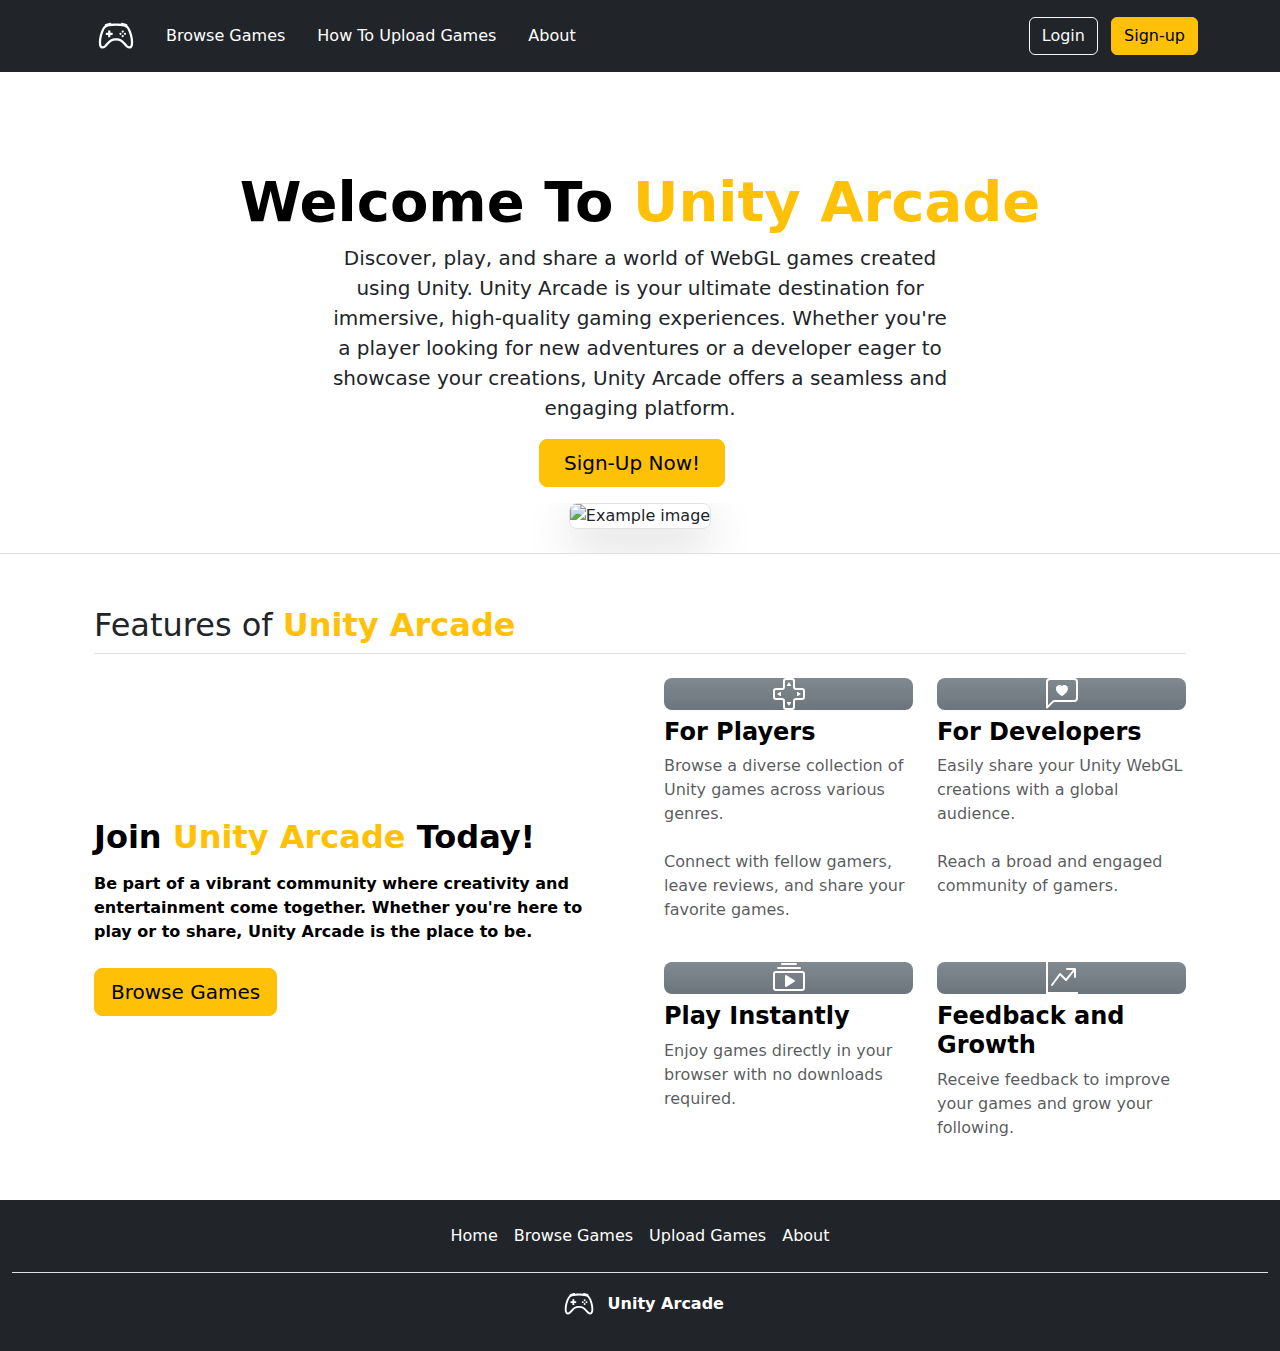
==== index.html @ 93b5af50 "Add files via upload" ====
<!DOCTYPE html>
<html lang="en">

<head>
    <meta charset="UTF-8">
    <title>Unity Arcade</title>
    <link href="https://cdn.jsdelivr.net/npm/bootstrap@5.3.3/dist/css/bootstrap.min.css" rel="stylesheet"
        integrity="sha384-QWTKZyjpPEjISv5WaRU9OFeRpok6YctnYmDr5pNlyT2bRjXh0JMhjY6hW+ALEwIH" crossorigin="anonymous">
    <link rel="stylesheet" href="./css-folder/homestyle.css">
</head>

<body>
    <!--Header-->
    <header class="p-3 text-bg-dark">
        <div class="container">
            <div class="d-flex flex-wrap align-items-center justify-content-center justify-content-lg-start">
                <a href="./index.html" class="d-flex align-items-center mx-3 mb-2 mb-lg-0 text-white text-decoration-none">
                    <svg xmlns="http://www.w3.org/2000/svg" width="36" height="36" fill="currentColor"
                        class="bi bi-controller" viewBox="0 0 16 16">
                        <path
                            d="M11.5 6.027a.5.5 0 1 1-1 0 .5.5 0 0 1 1 0m-1.5 1.5a.5.5 0 1 0 0-1 .5.5 0 0 0 0 1m2.5-.5a.5.5 0 1 1-1 0 .5.5 0 0 1 1 0m-1.5 1.5a.5.5 0 1 0 0-1 .5.5 0 0 0 0 1m-6.5-3h1v1h1v1h-1v1h-1v-1h-1v-1h1z" />
                        <path
                            d="M3.051 3.26a.5.5 0 0 1 .354-.613l1.932-.518a.5.5 0 0 1 .62.39c.655-.079 1.35-.117 2.043-.117.72 0 1.443.041 2.12.126a.5.5 0 0 1 .622-.399l1.932.518a.5.5 0 0 1 .306.729q.211.136.373.297c.408.408.78 1.05 1.095 1.772.32.733.599 1.591.805 2.466s.34 1.78.364 2.606c.024.816-.059 1.602-.328 2.21a1.42 1.42 0 0 1-1.445.83c-.636-.067-1.115-.394-1.513-.773-.245-.232-.496-.526-.739-.808-.126-.148-.25-.292-.368-.423-.728-.804-1.597-1.527-3.224-1.527s-2.496.723-3.224 1.527c-.119.131-.242.275-.368.423-.243.282-.494.575-.739.808-.398.38-.877.706-1.513.773a1.42 1.42 0 0 1-1.445-.83c-.27-.608-.352-1.395-.329-2.21.024-.826.16-1.73.365-2.606.206-.875.486-1.733.805-2.466.315-.722.687-1.364 1.094-1.772a2.3 2.3 0 0 1 .433-.335l-.028-.079zm2.036.412c-.877.185-1.469.443-1.733.708-.276.276-.587.783-.885 1.465a14 14 0 0 0-.748 2.295 12.4 12.4 0 0 0-.339 2.406c-.022.755.062 1.368.243 1.776a.42.42 0 0 0 .426.24c.327-.034.61-.199.929-.502.212-.202.4-.423.615-.674.133-.156.276-.323.44-.504C4.861 9.969 5.978 9.027 8 9.027s3.139.942 3.965 1.855c.164.181.307.348.44.504.214.251.403.472.615.674.318.303.601.468.929.503a.42.42 0 0 0 .426-.241c.18-.408.265-1.02.243-1.776a12.4 12.4 0 0 0-.339-2.406 14 14 0 0 0-.748-2.295c-.298-.682-.61-1.19-.885-1.465-.264-.265-.856-.523-1.733-.708-.85-.179-1.877-.27-2.913-.27s-2.063.091-2.913.27" />
                    </svg>
                </a>

                <ul class="nav col-12 col-lg-auto me-lg-auto mb-2 justify-content-center mb-md-0">
                    <li><a href="./browse.html" class="nav-link px-2 text-white mx-2">Browse Games</a></li>
                    <li><a href="#" class="nav-link px-2 text-white mx-2">How To Upload Games</a></li>
                    <li><a href="#" class="nav-link px-2 text-white mx-2">About</a></li>
                </ul>

                <div class="text-end">
                    <button type="button" class="btn btn-outline-light me-2">Login</button>
                    <button type="button" class="btn btn-warning">Sign-up</button>
                </div>
            </div>
        </div>
    </header>

    <!--Main Content-->
    <div class="px-4 pt-5 my-5 text-center border-bottom">
        <h1 class="display-4 fw-bold text-body-emphasis">Welcome To <span style="color: #ffc107">Unity Arcade</span>
        </h1>
        <div class="col-lg-6 mx-auto">
            <p class="lead mb-3">Discover, play, and share a world of WebGL games created using Unity. Unity Arcade is
                your ultimate destination for immersive, high-quality gaming experiences. Whether you're a player
                looking for new adventures or a developer eager to showcase your creations, Unity Arcade offers a
                seamless and engaging platform.</p>
            <div class="d-grid gap-2 d-sm-flex justify-content-sm-center mb-3">
                <button type="button" class="btn btn-warning btn-lg px-4 me-sm-3">Sign-Up Now!</button>
            </div>
        </div>
        <div class="overflow-hidden" style="max-height: 50vh;">
            <div class="container px-5">
                <img src="./images/unitywebgl.png" class="img-fluid border rounded-3 shadow-lg mb-4" alt="Example image"
                    width="900" loading="lazy">
            </div>
        </div>
    </div>

    <!--Features-->
    <div class="container px-4 py-1">
        <h2 class="pb-2 border-bottom">Features of <span style="color: #ffc107; font-weight: bold;">Unity Arcade</span>
        </h2>

        <div class="row row-cols-1 row-cols-md-2 align-items-md-center g-5 py-3">
            <div class="col d-flex flex-column align-items-start gap-2">
                <h2 class="fw-bold text-body-emphasis">Join <span style="color: #ffc107; font-weight: bold;">Unity
                        Arcade</span> Today!</h2>
                <p class="fw-bold text-body-emphasis">Be part of a vibrant community where creativity and entertainment
                    come together. Whether you're here to play or to share, Unity Arcade is the place to be.</p>
                <a href="#" class="btn btn-warning btn-lg">Browse Games</a>
            </div>

            <div class="col">
                <div class="row row-cols-1 row-cols-sm-2 g-4">
                    <div class="col d-flex flex-column gap-2">
                        <div
                            class="feature-icon d-inline-flex align-items-center justify-content-center text-bg-secondary bg-gradient fs-4 rounded-3">
                            <svg xmlns="http://www.w3.org/2000/svg" width="32" height="32" fill="currentColor"
                                class="bi bi-dpad" viewBox="0 0 16 16">
                                <path
                                    d="m7.788 2.34-.799 1.278A.25.25 0 0 0 7.201 4h1.598a.25.25 0 0 0 .212-.382l-.799-1.279a.25.25 0 0 0-.424 0Zm0 11.32-.799-1.277A.25.25 0 0 1 7.201 12h1.598a.25.25 0 0 1 .212.383l-.799 1.278a.25.25 0 0 1-.424 0ZM3.617 9.01 2.34 8.213a.25.25 0 0 1 0-.424l1.278-.799A.25.25 0 0 1 4 7.201V8.8a.25.25 0 0 1-.383.212Zm10.043-.798-1.277.799A.25.25 0 0 1 12 8.799V7.2a.25.25 0 0 1 .383-.212l1.278.799a.25.25 0 0 1 0 .424Z" />
                                <path
                                    d="M6.5 0A1.5 1.5 0 0 0 5 1.5v3a.5.5 0 0 1-.5.5h-3A1.5 1.5 0 0 0 0 6.5v3A1.5 1.5 0 0 0 1.5 11h3a.5.5 0 0 1 .5.5v3A1.5 1.5 0 0 0 6.5 16h3a1.5 1.5 0 0 0 1.5-1.5v-3a.5.5 0 0 1 .5-.5h3A1.5 1.5 0 0 0 16 9.5v-3A1.5 1.5 0 0 0 14.5 5h-3a.5.5 0 0 1-.5-.5v-3A1.5 1.5 0 0 0 9.5 0zM6 1.5a.5.5 0 0 1 .5-.5h3a.5.5 0 0 1 .5.5v3A1.5 1.5 0 0 0 11.5 6h3a.5.5 0 0 1 .5.5v3a.5.5 0 0 1-.5.5h-3a1.5 1.5 0 0 0-1.5 1.5v3a.5.5 0 0 1-.5.5h-3a.5.5 0 0 1-.5-.5v-3A1.5 1.5 0 0 0 4.5 10h-3a.5.5 0 0 1-.5-.5v-3a.5.5 0 0 1 .5-.5h3A1.5 1.5 0 0 0 6 4.5z" />
                            </svg>
                        </div>
                        <h4 class="fw-semibold mb-0 text-body-emphasis">For Players</h4>
                        <p class="text-body-secondary">Browse a diverse collection of Unity games across various
                            genres.<br /><br />Connect with fellow gamers, leave reviews, and share your favorite games.
                        </p>
                    </div>

                    <div class="col d-flex flex-column gap-2">
                        <div
                            class="feature-icon d-inline-flex align-items-center justify-content-center text-bg-secondary bg-gradient fs-4 rounded-3">
                            <svg xmlns="http://www.w3.org/2000/svg" width="32" height="32" fill="currentColor"
                                class="bi bi-chat-left-heart" viewBox="0 0 16 16">
                                <path
                                    d="M14 1a1 1 0 0 1 1 1v8a1 1 0 0 1-1 1H4.414A2 2 0 0 0 3 11.586l-2 2V2a1 1 0 0 1 1-1zM2 0a2 2 0 0 0-2 2v12.793a.5.5 0 0 0 .854.353l2.853-2.853A1 1 0 0 1 4.414 12H14a2 2 0 0 0 2-2V2a2 2 0 0 0-2-2z" />
                                <path d="M8 3.993c1.664-1.711 5.825 1.283 0 5.132-5.825-3.85-1.664-6.843 0-5.132" />
                            </svg>
                        </div>
                        <h4 class="fw-semibold mb-0 text-body-emphasis">For Developers</h4>
                        <p class="text-body-secondary">Easily share your Unity WebGL creations with a global
                            audience.<br /><br />Reach a broad and engaged community of gamers.</p>
                    </div>

                    <div class="col d-flex flex-column gap-2">
                        <div
                            class="feature-icon d-inline-flex align-items-center justify-content-center text-bg-secondary bg-gradient fs-4 rounded-3">
                            <svg xmlns="http://www.w3.org/2000/svg" width="32" height="32" fill="currentColor"
                                class="bi bi-collection-play" viewBox="0 0 16 16">
                                <path
                                    d="M2 3a.5.5 0 0 0 .5.5h11a.5.5 0 0 0 0-1h-11A.5.5 0 0 0 2 3m2-2a.5.5 0 0 0 .5.5h7a.5.5 0 0 0 0-1h-7A.5.5 0 0 0 4 1m2.765 5.576A.5.5 0 0 0 6 7v5a.5.5 0 0 0 .765.424l4-2.5a.5.5 0 0 0 0-.848z" />
                                <path
                                    d="M1.5 14.5A1.5 1.5 0 0 1 0 13V6a1.5 1.5 0 0 1 1.5-1.5h13A1.5 1.5 0 0 1 16 6v7a1.5 1.5 0 0 1-1.5 1.5zm13-1a.5.5 0 0 0 .5-.5V6a.5.5 0 0 0-.5-.5h-13A.5.5 0 0 0 1 6v7a.5.5 0 0 0 .5.5z" />
                            </svg>
                        </div>
                        <h4 class="fw-semibold mb-0 text-body-emphasis">Play Instantly</h4>
                        <p class="text-body-secondary">Enjoy games directly in your browser with no downloads required.
                        </p>
                    </div>

                    <div class="col d-flex flex-column gap-2">
                        <div
                            class="feature-icon d-inline-flex align-items-center justify-content-center text-bg-secondary bg-gradient fs-4 rounded-3">
                            <svg xmlns="http://www.w3.org/2000/svg" width="32" height="32" fill="currentColor"
                                class="bi bi-graph-up-arrow" viewBox="0 0 16 16">
                                <path fill-rule="evenodd"
                                    d="M0 0h1v15h15v1H0zm10 3.5a.5.5 0 0 1 .5-.5h4a.5.5 0 0 1 .5.5v4a.5.5 0 0 1-1 0V4.9l-3.613 4.417a.5.5 0 0 1-.74.037L7.06 6.767l-3.656 5.027a.5.5 0 0 1-.808-.588l4-5.5a.5.5 0 0 1 .758-.06l2.609 2.61L13.445 4H10.5a.5.5 0 0 1-.5-.5" />
                            </svg>
                        </div>
                        <h4 class="fw-semibold mb-0 text-body-emphasis">Feedback and Growth</h4>
                        <p class="text-body-secondary">Receive feedback to improve your games and grow your following.
                        </p>
                    </div>
                </div>
            </div>
        </div>
    </div>

    <!--Footer-->
    <div class="container-fluid text-bg-dark">
        <footer class="py-3 mt-4">
            <ul class="nav justify-content-center border-bottom pb-3 mb-3">
                <li class="nav-item"><a href="./index.html" class="nav-link px-2 text-white">Home</a></li>
                <li class="nav-item"><a href="./browse.html" class="nav-link px-2 text-white">Browse Games</a></li>
                <li class="nav-item"><a href="#" class="nav-link px-2 text-white">Upload Games</a></li>
                <li class="nav-item"><a href="#" class="nav-link px-2 text-white">About</a></li>
            </ul>
            <p class="text-center text-white" style="font-weight: bold">
                <svg xmlns="http://www.w3.org/2000/svg" width="30" height="30" fill="currentColor"
                    class="bi bi-controller mx-2" viewBox="0 0 16 16">
                    <path
                        d="M11.5 6.027a.5.5 0 1 1-1 0 .5.5 0 0 1 1 0m-1.5 1.5a.5.5 0 1 0 0-1 .5.5 0 0 0 0 1m2.5-.5a.5.5 0 1 1-1 0 .5.5 0 0 1 1 0m-1.5 1.5a.5.5 0 1 0 0-1 .5.5 0 0 0 0 1m-6.5-3h1v1h1v1h-1v1h-1v-1h-1v-1h1z" />
                    <path
                        d="M3.051 3.26a.5.5 0 0 1 .354-.613l1.932-.518a.5.5 0 0 1 .62.39c.655-.079 1.35-.117 2.043-.117.72 0 1.443.041 2.12.126a.5.5 0 0 1 .622-.399l1.932.518a.5.5 0 0 1 .306.729q.211.136.373.297c.408.408.78 1.05 1.095 1.772.32.733.599 1.591.805 2.466s.34 1.78.364 2.606c.024.816-.059 1.602-.328 2.21a1.42 1.42 0 0 1-1.445.83c-.636-.067-1.115-.394-1.513-.773-.245-.232-.496-.526-.739-.808-.126-.148-.25-.292-.368-.423-.728-.804-1.597-1.527-3.224-1.527s-2.496.723-3.224 1.527c-.119.131-.242.275-.368.423-.243.282-.494.575-.739.808-.398.38-.877.706-1.513.773a1.42 1.42 0 0 1-1.445-.83c-.27-.608-.352-1.395-.329-2.21.024-.826.16-1.73.365-2.606.206-.875.486-1.733.805-2.466.315-.722.687-1.364 1.094-1.772a2.3 2.3 0 0 1 .433-.335l-.028-.079zm2.036.412c-.877.185-1.469.443-1.733.708-.276.276-.587.783-.885 1.465a14 14 0 0 0-.748 2.295 12.4 12.4 0 0 0-.339 2.406c-.022.755.062 1.368.243 1.776a.42.42 0 0 0 .426.24c.327-.034.61-.199.929-.502.212-.202.4-.423.615-.674.133-.156.276-.323.44-.504C4.861 9.969 5.978 9.027 8 9.027s3.139.942 3.965 1.855c.164.181.307.348.44.504.214.251.403.472.615.674.318.303.601.468.929.503a.42.42 0 0 0 .426-.241c.18-.408.265-1.02.243-1.776a12.4 12.4 0 0 0-.339-2.406 14 14 0 0 0-.748-2.295c-.298-.682-.61-1.19-.885-1.465-.264-.265-.856-.523-1.733-.708-.85-.179-1.877-.27-2.913-.27s-2.063.091-2.913.27" />
                </svg>
                Unity Arcade
            </p>
        </footer>
    </div>

    <!--Bootstrap Script-->
    <script src="https://cdn.jsdelivr.net/npm/bootstrap@5.3.3/dist/js/bootstrap.bundle.min.js"
        integrity="sha384-YvpcrYf0tY3lHB60NNkmXc5s9fDVZLESaAA55NDzOxhy9GkcIdslK1eN7N6jIeHz"
        crossorigin="anonymous"></script>
</body>

</html>
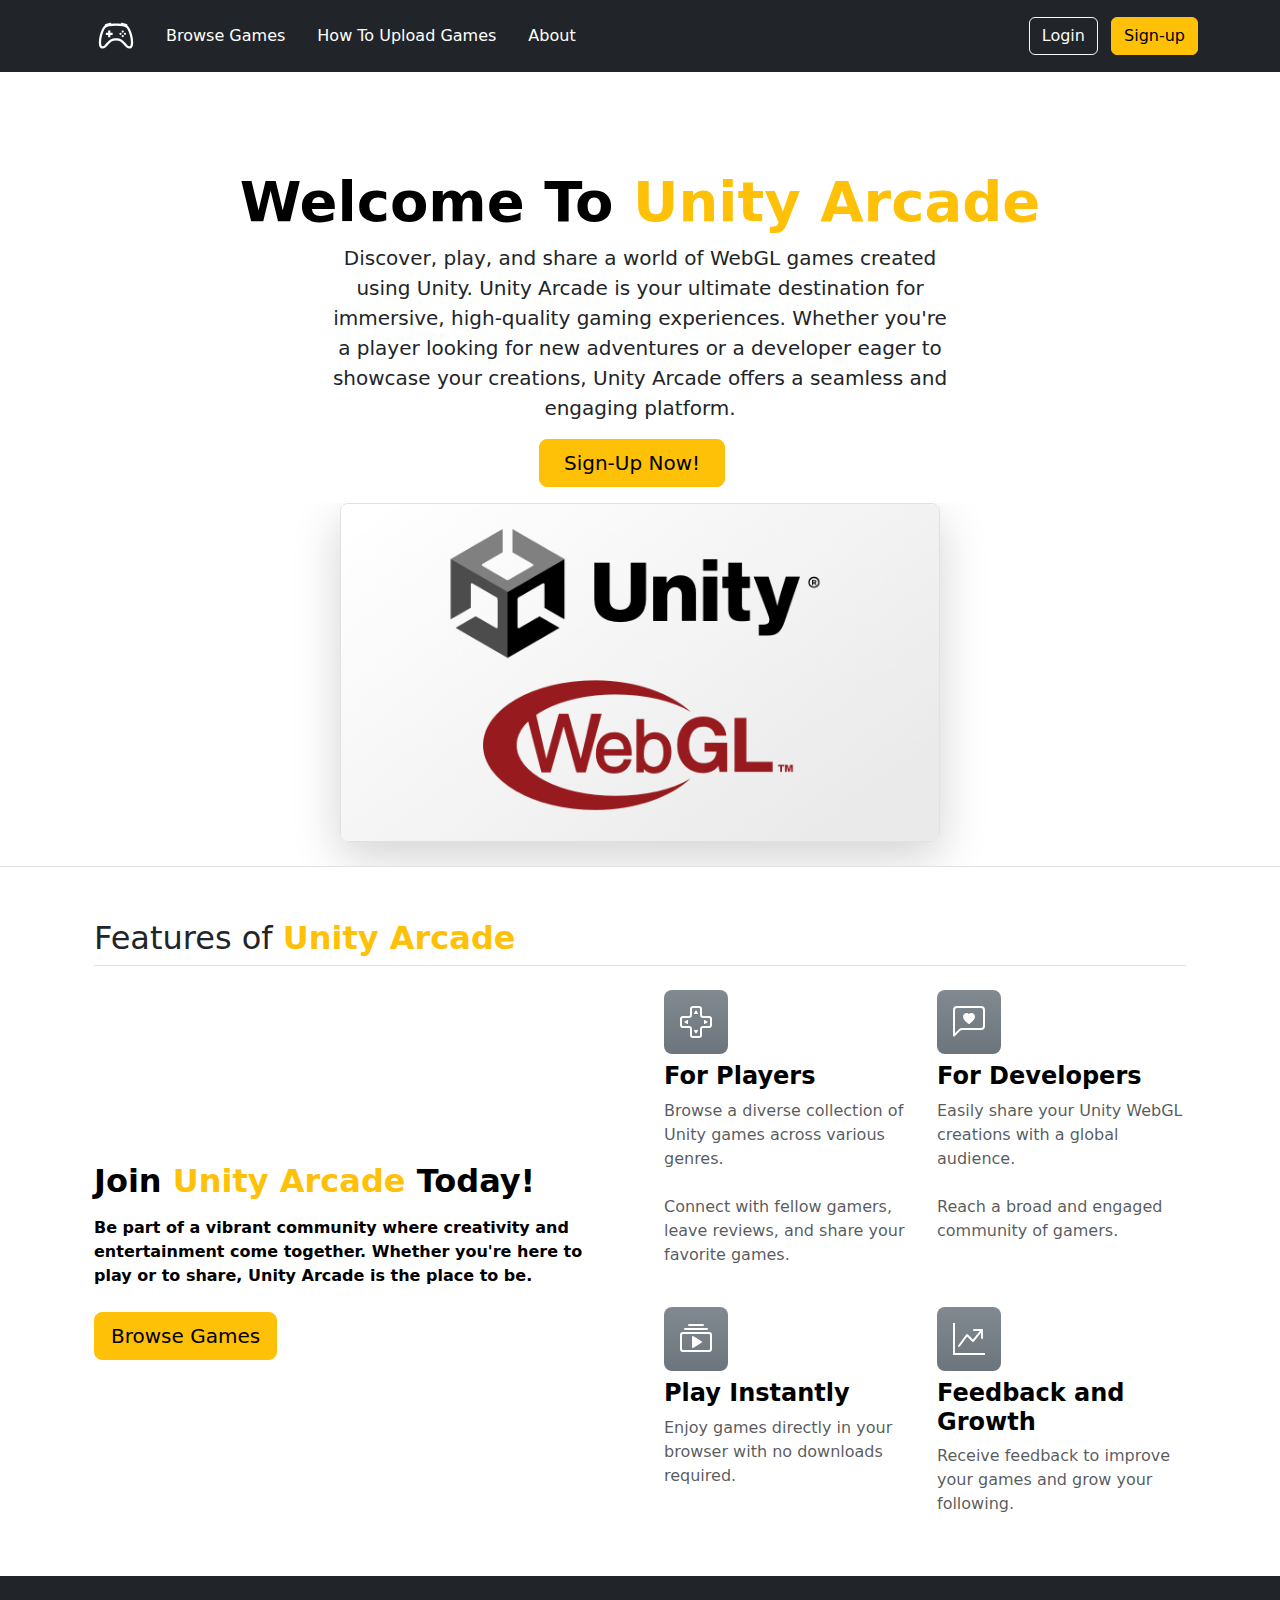
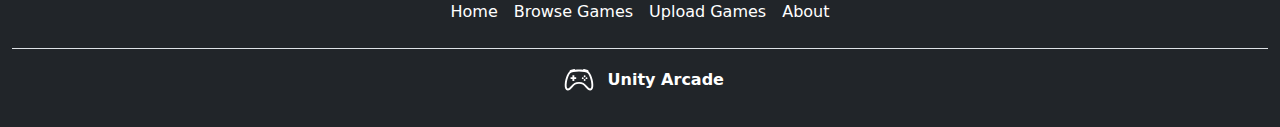
==== commit 81f412a7: "Update index.html" ====
--- a/index.html
+++ b/index.html
@@ -54,7 +54,7 @@
         <div class="overflow-hidden" style="max-height: 50vh;">
             <div class="container px-5">
                 <img src="./images/unitywebgl.png" class="img-fluid border rounded-3 shadow-lg mb-4" alt="Example image"
-                    width="900" loading="lazy">
+                    width="600" loading="lazy">
             </div>
         </div>
     </div>
@@ -169,4 +169,4 @@
         crossorigin="anonymous"></script>
 </body>
 
-</html>+</html>
--- a/css-folder/homestyle.css
+++ b/css-folder/homestyle.css
@@ -0,0 +1,5 @@
+.feature-icon {
+    width: 4rem;
+    height: 4rem;
+    border-radius: .75rem;
+}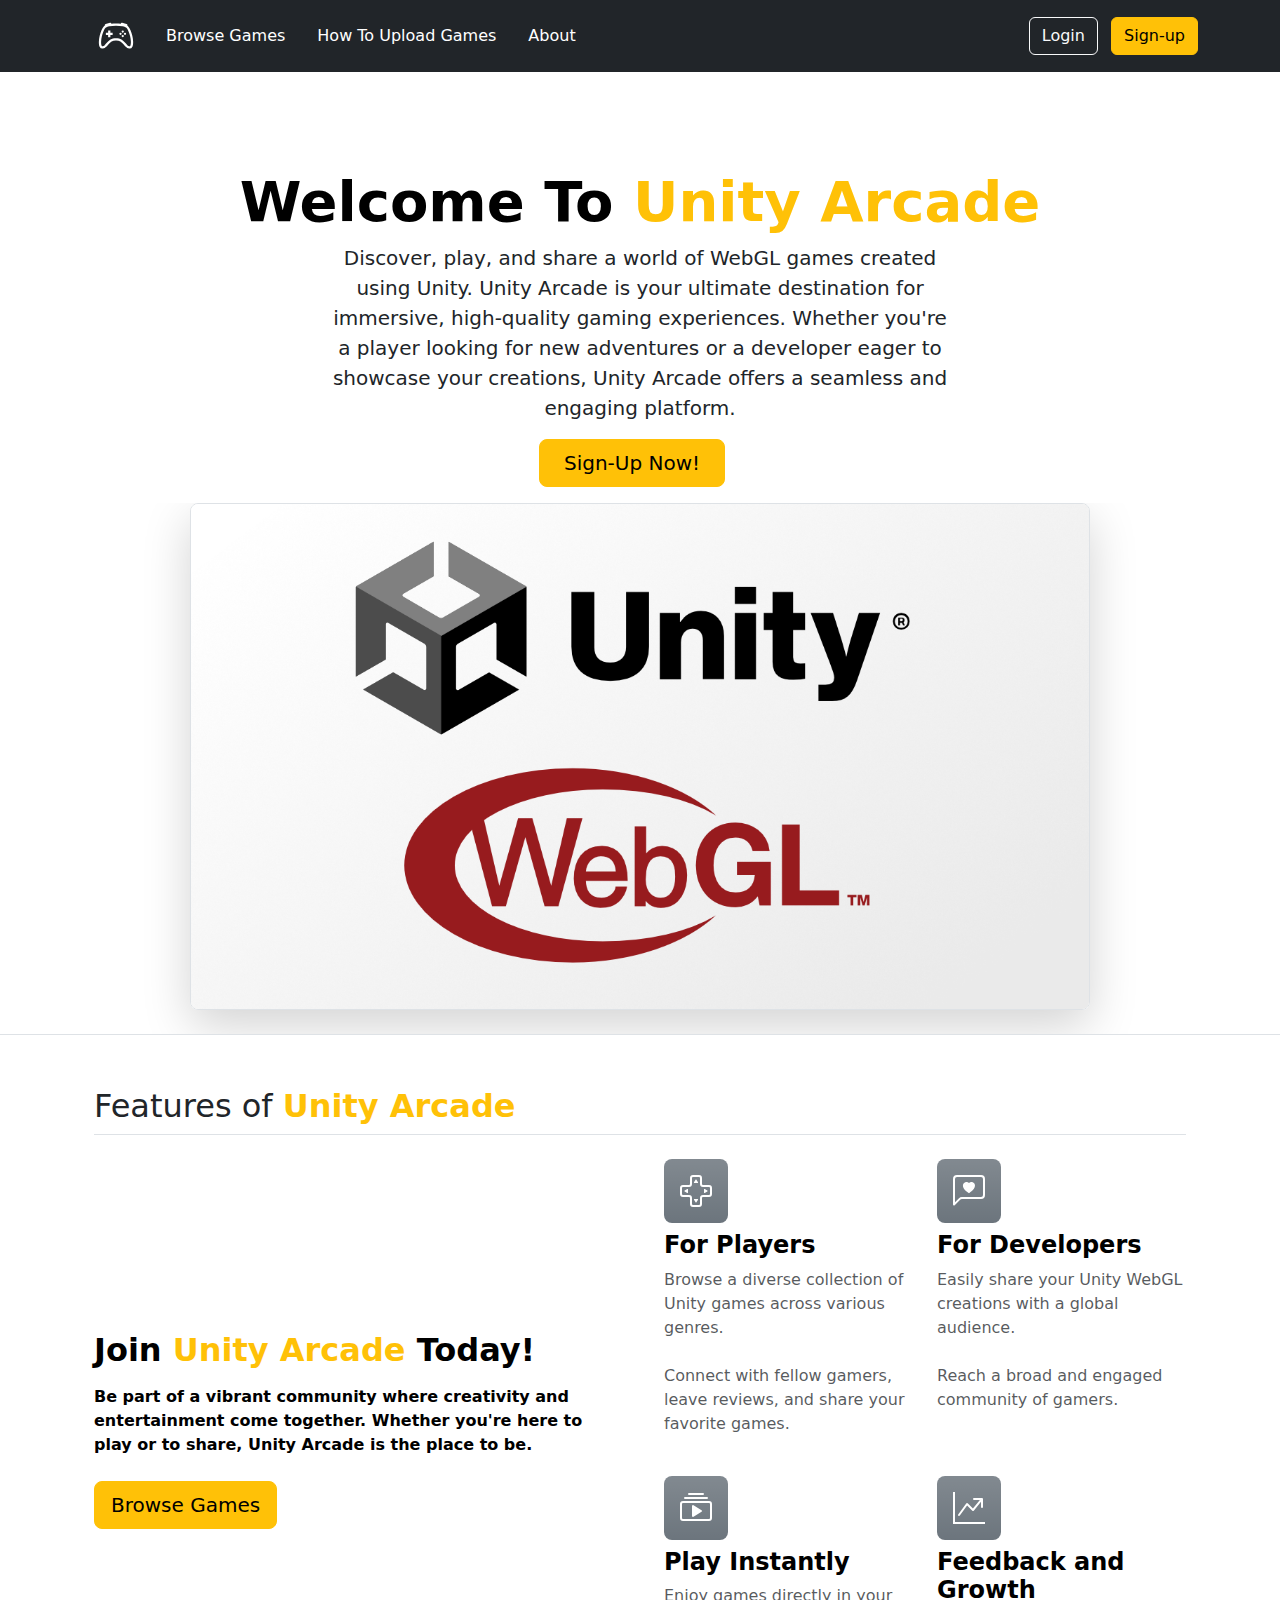
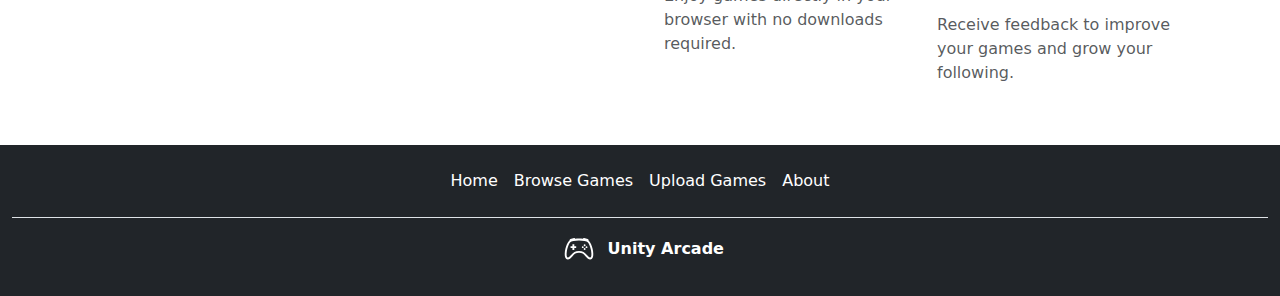
==== commit 23376877: "Update index.html" ====
--- a/index.html
+++ b/index.html
@@ -51,10 +51,10 @@
                 <button type="button" class="btn btn-warning btn-lg px-4 me-sm-3">Sign-Up Now!</button>
             </div>
         </div>
-        <div class="overflow-hidden" style="max-height: 50vh;">
+        <div class="overflow-hidden" style="max-height: 75vh;">
             <div class="container px-5">
                 <img src="./images/unitywebgl.png" class="img-fluid border rounded-3 shadow-lg mb-4" alt="Example image"
-                    width="600" loading="lazy">
+                    width="900" loading="lazy">
             </div>
         </div>
     </div>
